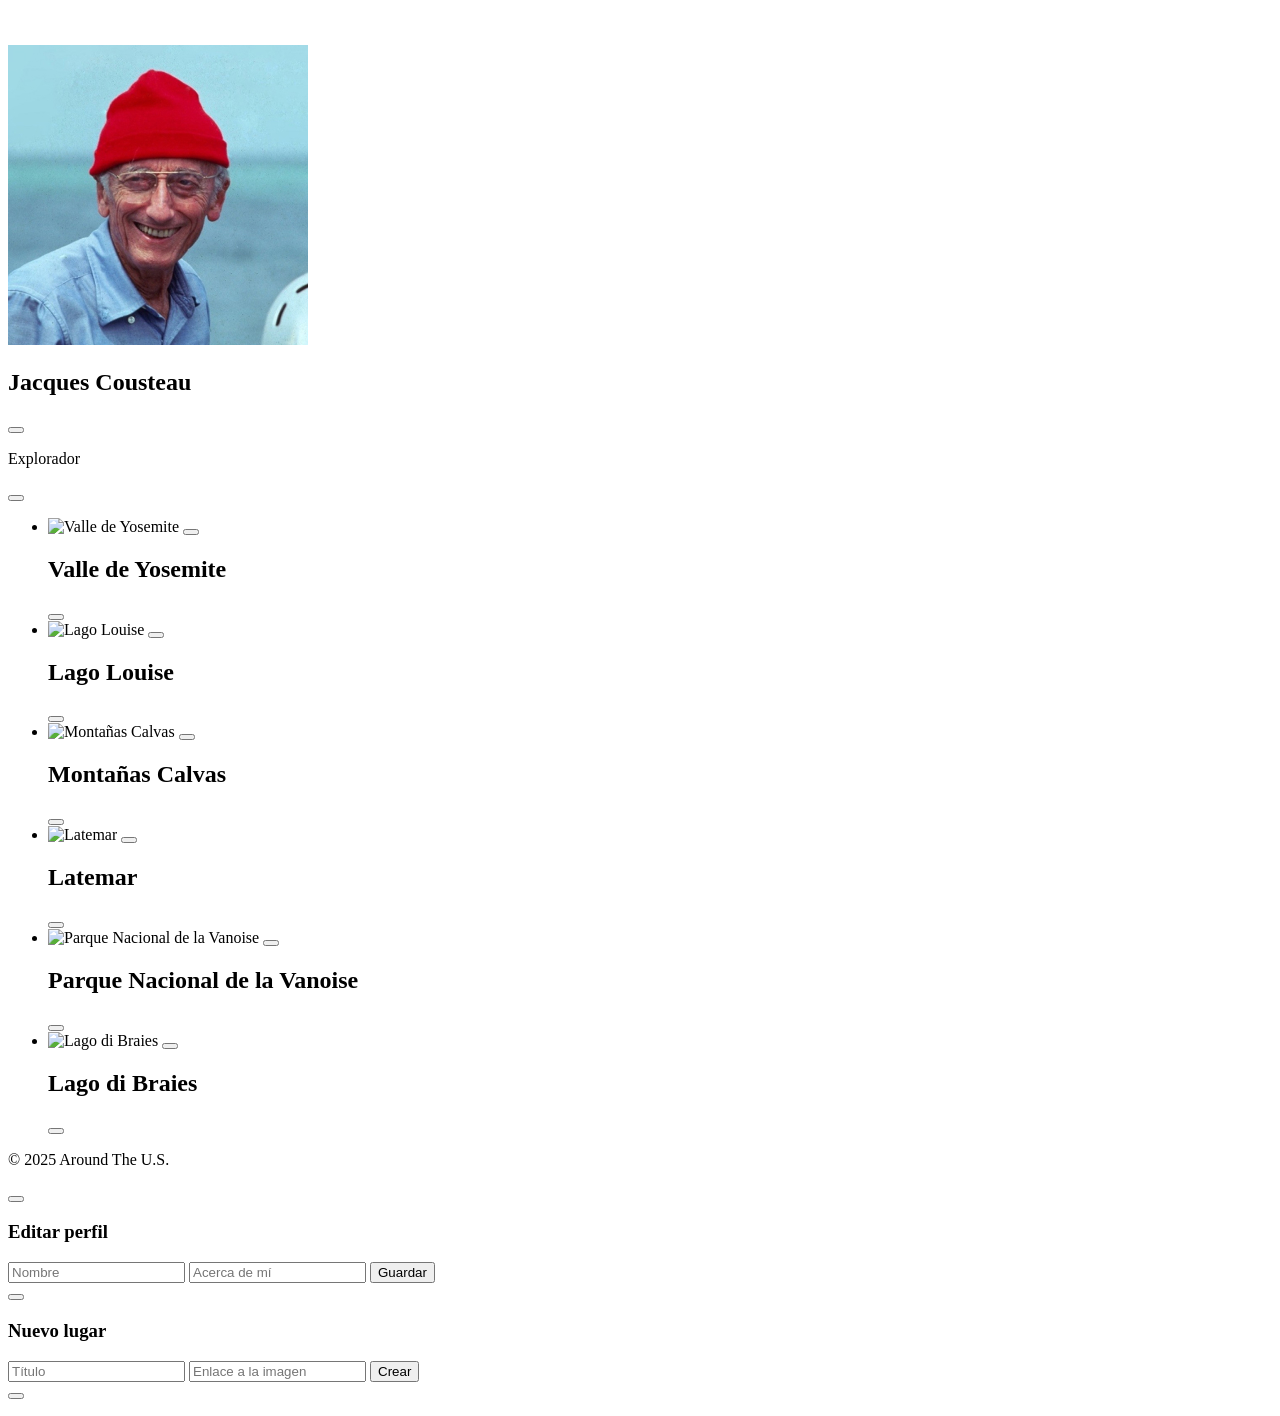
==== index.html @ 3f3f80eb "Initial commit" ====
<!DOCTYPE html>
<html lang="es">
  <head>
    <meta charset="UTF-8" />
    <meta content="width=device-width, initial-scale=1.0" name="viewport" />
    <meta content="ie=edge" http-equiv="X-UA-Compatible" />
    <title>Around The U.S.</title>
    <link href="./pages/index.css" rel="stylesheet" />
  </head>
  <body class="page">
    <div class="page__content">
      <header class="header page__section">
        <img
          alt="Logotipo Around The U.S."
          class="logo header__logo"
          src="./images/logo.svg"
        />
      </header>
      <main class="content">
        <section class="profile page__section">
          <img class="profile__image" src="./images/avatar.jpg" alt="Avatar" />
          <div class="profile__info">
            <h1 class="profile__title">Jacques Cousteau</h1>
            <button
              aria-label="Editar perfil"
              class="profile__edit-button"
              type="button"
            ></button>
            <p class="profile__description">Explorador</p>
          </div>
          <button
            aria-label="Agregar tarjeta"
            class="profile__add-button"
            type="button"
          ></button>
        </section>
        <section class="cards page__section">
          <ul class="cards__list">
            <li class="card">
              <img
                class="card__image"
                src="https://practicum-content.s3.us-west-1.amazonaws.com/web-code/moved_yosemite.jpg"
                alt="Valle de Yosemite"
              />
              <button
                aria-label="Eliminar tarjeta"
                class="card__delete-button"
                type="button"
              ></button>
              <div class="card__description">
                <h2 class="card__title">Valle de Yosemite</h2>
                <button
                  aria-label="Botón Me gusta"
                  class="card__like-button"
                  type="button"
                ></button>
              </div>
            </li>
            <li class="card">
              <img
                class="card__image"
                src="https://practicum-content.s3.us-west-1.amazonaws.com/web-code/moved_lake-louise.jpg"
                alt="Lago Louise"
              />
              <button
                aria-label="Eliminar tarjeta"
                class="card__delete-button"
                type="button"
              ></button>
              <div class="card__description">
                <h2 class="card__title">Lago Louise</h2>
                <button
                  aria-label="Botón Me gusta"
                  class="card__like-button"
                  type="button"
                ></button>
              </div>
            </li>
            <li class="card">
              <img
                class="card__image"
                src="https://practicum-content.s3.us-west-1.amazonaws.com/web-code/moved_bald-mountains.jpg"
                alt="Montañas Calvas"
              />
              <button
                aria-label="Eliminar tarjeta"
                class="card__delete-button"
                type="button"
              ></button>
              <div class="card__description">
                <h2 class="card__title">Montañas Calvas</h2>
                <button
                  aria-label="Botón Me gusta"
                  class="card__like-button"
                  type="button"
                ></button>
              </div>
            </li>
            <li class="card">
              <img
                class="card__image"
                src="https://practicum-content.s3.us-west-1.amazonaws.com/web-code/moved_latemar.jpg"
                alt="Latemar"
              />
              <button
                aria-label="Eliminar tarjeta"
                class="card__delete-button"
                type="button"
              ></button>
              <div class="card__description">
                <h2 class="card__title">Latemar</h2>
                <button
                  aria-label="Botón Me gusta"
                  class="card__like-button"
                  type="button"
                ></button>
              </div>
            </li>
            <li class="card">
              <img
                class="card__image"
                src="https://practicum-content.s3.us-west-1.amazonaws.com/web-code/moved_vanoise.jpg"
                alt="Parque Nacional de la Vanoise"
              />
              <button
                aria-label="Eliminar tarjeta"
                class="card__delete-button"
                type="button"
              ></button>
              <div class="card__description">
                <h2 class="card__title">Parque Nacional de la Vanoise</h2>
                <button
                  aria-label="Botón Me gusta"
                  class="card__like-button"
                  type="button"
                ></button>
              </div>
            </li>
            <li class="card">
              <img
                class="card__image"
                src="https://practicum-content.s3.us-west-1.amazonaws.com/web-code/moved_lago.jpg"
                alt="Lago di Braies"
              />
              <button
                aria-label="Eliminar tarjeta"
                class="card__delete-button"
                type="button"
              ></button>
              <div class="card__description">
                <h2 class="card__title">Lago di Braies</h2>
                <button
                  aria-label="Botón Me gusta"
                  class="card__like-button"
                  type="button"
                ></button>
              </div>
            </li>
          </ul>
        </section>
      </main>
      <footer class="footer page__section">
        <p class="footer__copyright">© 2025 Around The U.S.</p>
      </footer>
      <div class="popup" id="edit-popup">
        <div class="popup__content">
          <button
            aria-label="Cerrar ventana emergente"
            class="popup__close"
            type="button"
          ></button>
          <h3 class="popup__title">Editar perfil</h3>
          <form class="popup__form" id="edit-profile-form">
            <input
              class="popup__input popup__input_type_name"
              name="name"
              placeholder="Nombre"
              type="text"
            />
            <input
              class="popup__input popup__input_type_description"
              name="description"
              placeholder="Acerca de mí"
              type="text"
            />
            <button class="button popup__button" type="submit">Guardar</button>
          </form>
        </div>
      </div>
      <div class="popup" id="new-card-popup">
        <div class="popup__content">
          <button
            aria-label="Cerrar ventana emergente"
            class="popup__close"
            type="button"
          ></button>
          <h3 class="popup__title">Nuevo lugar</h3>
          <form class="popup__form" id="new-card-form">
            <input
              class="popup__input popup__input_type_card-name"
              name="place-name"
              placeholder="Título"
              required
              type="text"
            />
            <input
              class="popup__input popup__input_type_url"
              name="link"
              placeholder="Enlace a la imagen"
              required
              type="url"
            />
            <button class="button popup__button" type="submit">Crear</button>
          </form>
        </div>
      </div>
      <div class="popup" id="image-popup">
        <div class="popup__content popup__content_content_image">
          <button
            aria-label="Cerrar ventana emergente"
            class="popup__close"
            type="button"
          ></button>
          <img alt="" class="popup__image" src="#" />
          <p class="popup__caption"></p>
        </div>
      </div>
    </div>
  </body>
</html>
---- pages/index.css ----
@import url("../vendor/normalize.css");
@import url("../vendor/fonts.css");

@import url("../blocks/page.css");
@import url("../blocks/header.css");
@import url("../blocks/content.css");
@import url("../blocks/footer.css");
@import url("../blocks/profile.css");
@import url("../blocks/cards.css");
@import url("../blocks/card.css");
@import url("../blocks/popup.css");
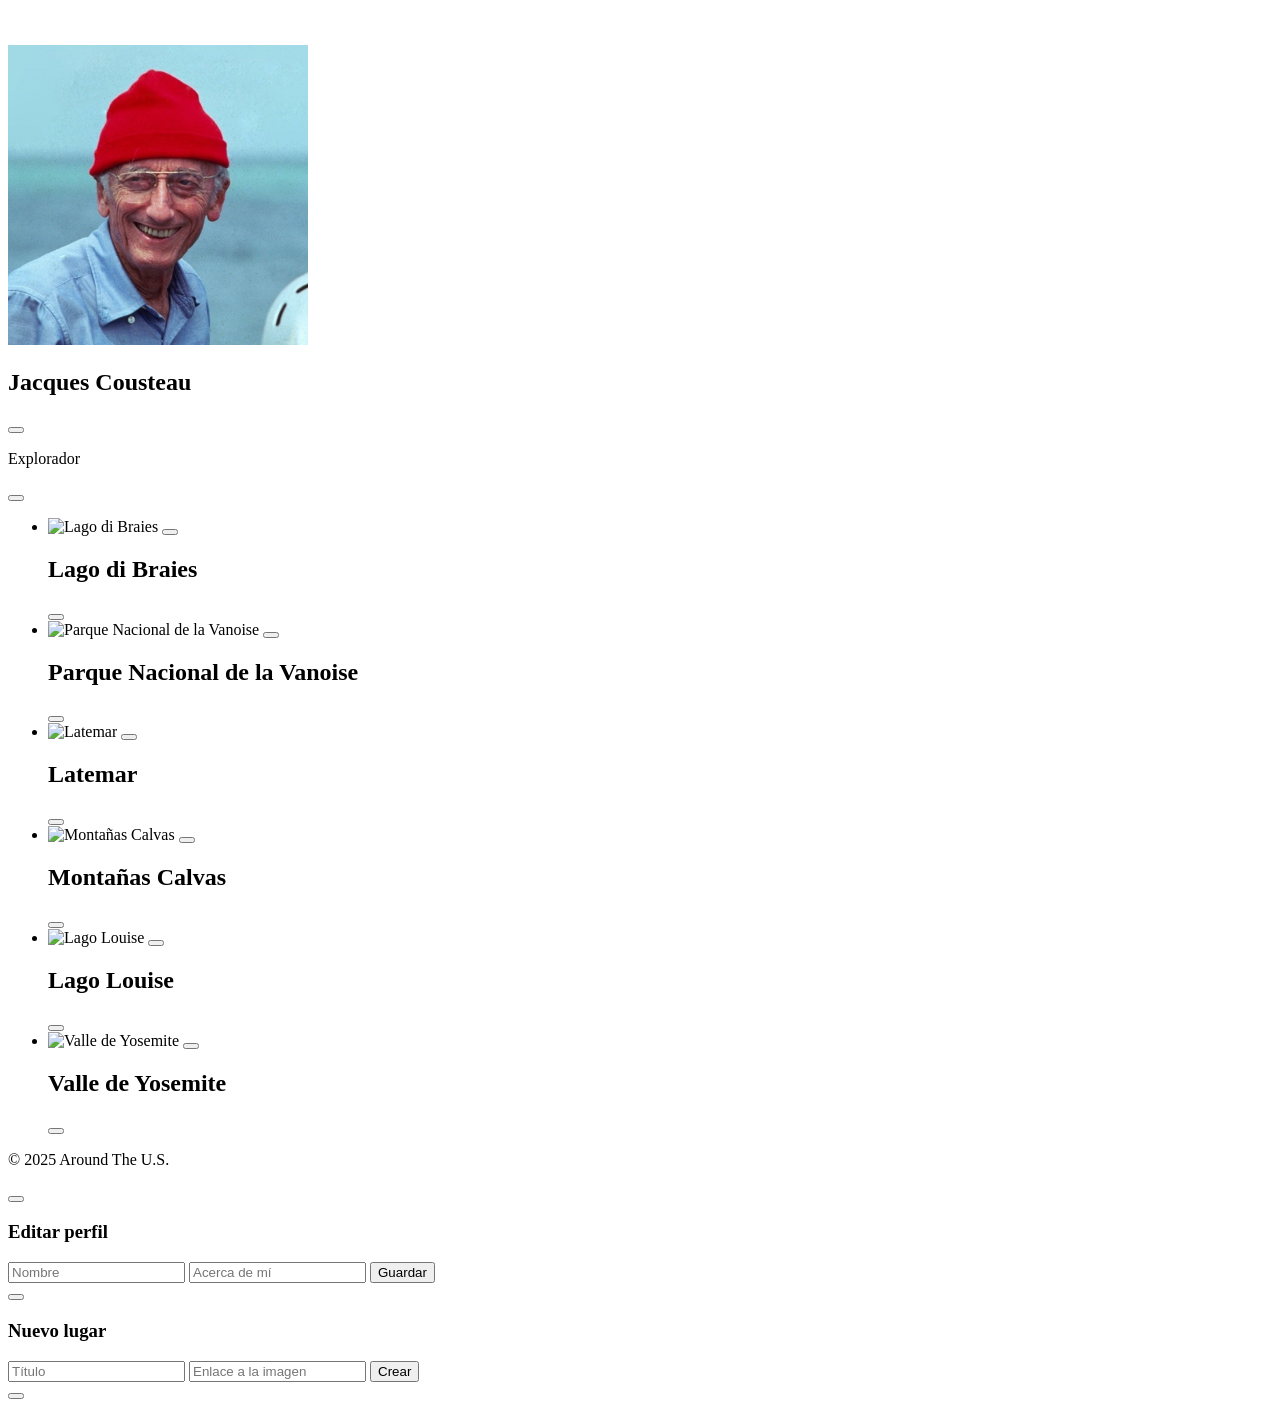
==== commit 8579b305: "create template in html and use javascript to add cards" ====
--- a/index.html
+++ b/index.html
@@ -1,4 +1,4 @@
-<!DOCTYPE html>
+<!doctype html>
 <html lang="es">
   <head>
     <meta charset="UTF-8" />
@@ -36,126 +36,24 @@
         </section>
         <section class="cards page__section">
           <ul class="cards__list">
-            <li class="card">
-              <img
-                class="card__image"
-                src="https://practicum-content.s3.us-west-1.amazonaws.com/web-code/moved_yosemite.jpg"
-                alt="Valle de Yosemite"
-              />
-              <button
-                aria-label="Eliminar tarjeta"
-                class="card__delete-button"
-                type="button"
-              ></button>
-              <div class="card__description">
-                <h2 class="card__title">Valle de Yosemite</h2>
+            <template id="card-template">
+              <li class="card">
+                <img class="card__image" src="#" alt="" />
                 <button
-                  aria-label="Botón Me gusta"
-                  class="card__like-button"
+                  aria-label="Eliminar tarjeta"
+                  class="card__delete-button"
                   type="button"
                 ></button>
-              </div>
-            </li>
-            <li class="card">
-              <img
-                class="card__image"
-                src="https://practicum-content.s3.us-west-1.amazonaws.com/web-code/moved_lake-louise.jpg"
-                alt="Lago Louise"
-              />
-              <button
-                aria-label="Eliminar tarjeta"
-                class="card__delete-button"
-                type="button"
-              ></button>
-              <div class="card__description">
-                <h2 class="card__title">Lago Louise</h2>
-                <button
-                  aria-label="Botón Me gusta"
-                  class="card__like-button"
-                  type="button"
-                ></button>
-              </div>
-            </li>
-            <li class="card">
-              <img
-                class="card__image"
-                src="https://practicum-content.s3.us-west-1.amazonaws.com/web-code/moved_bald-mountains.jpg"
-                alt="Montañas Calvas"
-              />
-              <button
-                aria-label="Eliminar tarjeta"
-                class="card__delete-button"
-                type="button"
-              ></button>
-              <div class="card__description">
-                <h2 class="card__title">Montañas Calvas</h2>
-                <button
-                  aria-label="Botón Me gusta"
-                  class="card__like-button"
-                  type="button"
-                ></button>
-              </div>
-            </li>
-            <li class="card">
-              <img
-                class="card__image"
-                src="https://practicum-content.s3.us-west-1.amazonaws.com/web-code/moved_latemar.jpg"
-                alt="Latemar"
-              />
-              <button
-                aria-label="Eliminar tarjeta"
-                class="card__delete-button"
-                type="button"
-              ></button>
-              <div class="card__description">
-                <h2 class="card__title">Latemar</h2>
-                <button
-                  aria-label="Botón Me gusta"
-                  class="card__like-button"
-                  type="button"
-                ></button>
-              </div>
-            </li>
-            <li class="card">
-              <img
-                class="card__image"
-                src="https://practicum-content.s3.us-west-1.amazonaws.com/web-code/moved_vanoise.jpg"
-                alt="Parque Nacional de la Vanoise"
-              />
-              <button
-                aria-label="Eliminar tarjeta"
-                class="card__delete-button"
-                type="button"
-              ></button>
-              <div class="card__description">
-                <h2 class="card__title">Parque Nacional de la Vanoise</h2>
-                <button
-                  aria-label="Botón Me gusta"
-                  class="card__like-button"
-                  type="button"
-                ></button>
-              </div>
-            </li>
-            <li class="card">
-              <img
-                class="card__image"
-                src="https://practicum-content.s3.us-west-1.amazonaws.com/web-code/moved_lago.jpg"
-                alt="Lago di Braies"
-              />
-              <button
-                aria-label="Eliminar tarjeta"
-                class="card__delete-button"
-                type="button"
-              ></button>
-              <div class="card__description">
-                <h2 class="card__title">Lago di Braies</h2>
-                <button
-                  aria-label="Botón Me gusta"
-                  class="card__like-button"
-                  type="button"
-                ></button>
-              </div>
-            </li>
+                <div class="card__description">
+                  <h2 class="card__title"></h2>
+                  <button
+                    aria-label="Botón Me gusta"
+                    class="card__like-button"
+                    type="button"
+                  ></button>
+                </div>
+              </li>
+            </template>
           </ul>
         </section>
       </main>
@@ -226,5 +124,6 @@
         </div>
       </div>
     </div>
+    <script src="./scripts/index.js"></script>
   </body>
 </html>
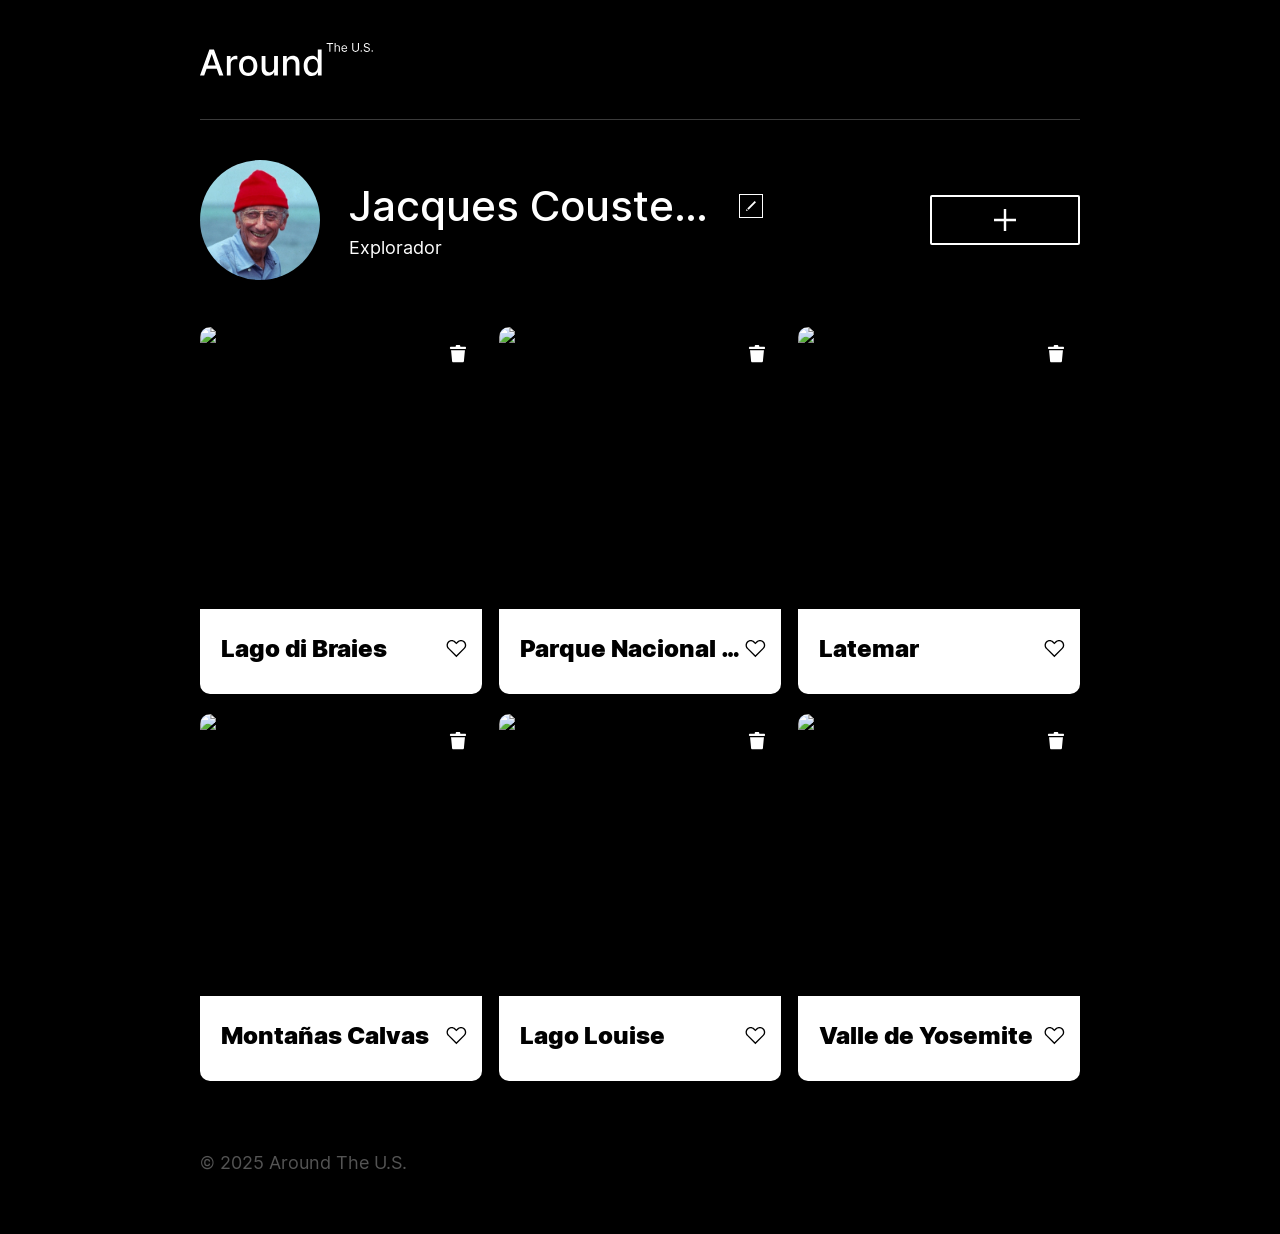
==== commit 7026e86b: "add validation functions" ====
--- a/index.html
+++ b/index.html
@@ -68,20 +68,30 @@
             type="button"
           ></button>
           <h3 class="popup__title">Editar perfil</h3>
-          <form class="popup__form" id="edit-profile-form">
+          <form class="popup__form" id="edit-profile-form" name="editProfile">
             <input
               class="popup__input popup__input_type_name"
               name="name"
               placeholder="Nombre"
               type="text"
+              minlength="2"
+              maxlength="40"
+              required
             />
+            <span class="name-input-error popup__input-error"></span>
             <input
               class="popup__input popup__input_type_description"
               name="description"
               placeholder="Acerca de mí"
               type="text"
+              minlength="2"
+              maxlength="200"
+              required
             />
-            <button class="button popup__button" type="submit">Guardar</button>
+            <span class="description-input-error popup__input-error"></span>
+            <button class="button popup__button" type="submit" disabled>
+              Guardar
+            </button>
           </form>
         </div>
       </div>
@@ -93,14 +103,17 @@
             type="button"
           ></button>
           <h3 class="popup__title">Nuevo lugar</h3>
-          <form class="popup__form" id="new-card-form">
+          <form class="popup__form" id="new-card-form" name="newCard">
             <input
               class="popup__input popup__input_type_card-name"
               name="place-name"
               placeholder="Título"
               required
               type="text"
+              minlength="2"
+              maxlength="30"
             />
+            <span class="place-name-input-error popup__input-error"></span>
             <input
               class="popup__input popup__input_type_url"
               name="link"
@@ -108,7 +121,10 @@
               required
               type="url"
             />
-            <button class="button popup__button" type="submit">Crear</button>
+            <span class="link-input-error popup__input-error"></span>
+            <button class="button popup__button" type="submit" disabled>
+              Crear
+            </button>
           </form>
         </div>
       </div>
@@ -124,6 +140,6 @@
         </div>
       </div>
     </div>
-    <script src="./scripts/index.js"></script>
+    <script type="module" src="./scripts/index.js"></script>
   </body>
 </html>
--- a/pages/index.css
+++ b/pages/index.css
@@ -9,3 +9,5 @@
 @import url("../blocks/cards.css");
 @import url("../blocks/card.css");
 @import url("../blocks/popup.css");
+
+@import url("../blocks/errors.css");
